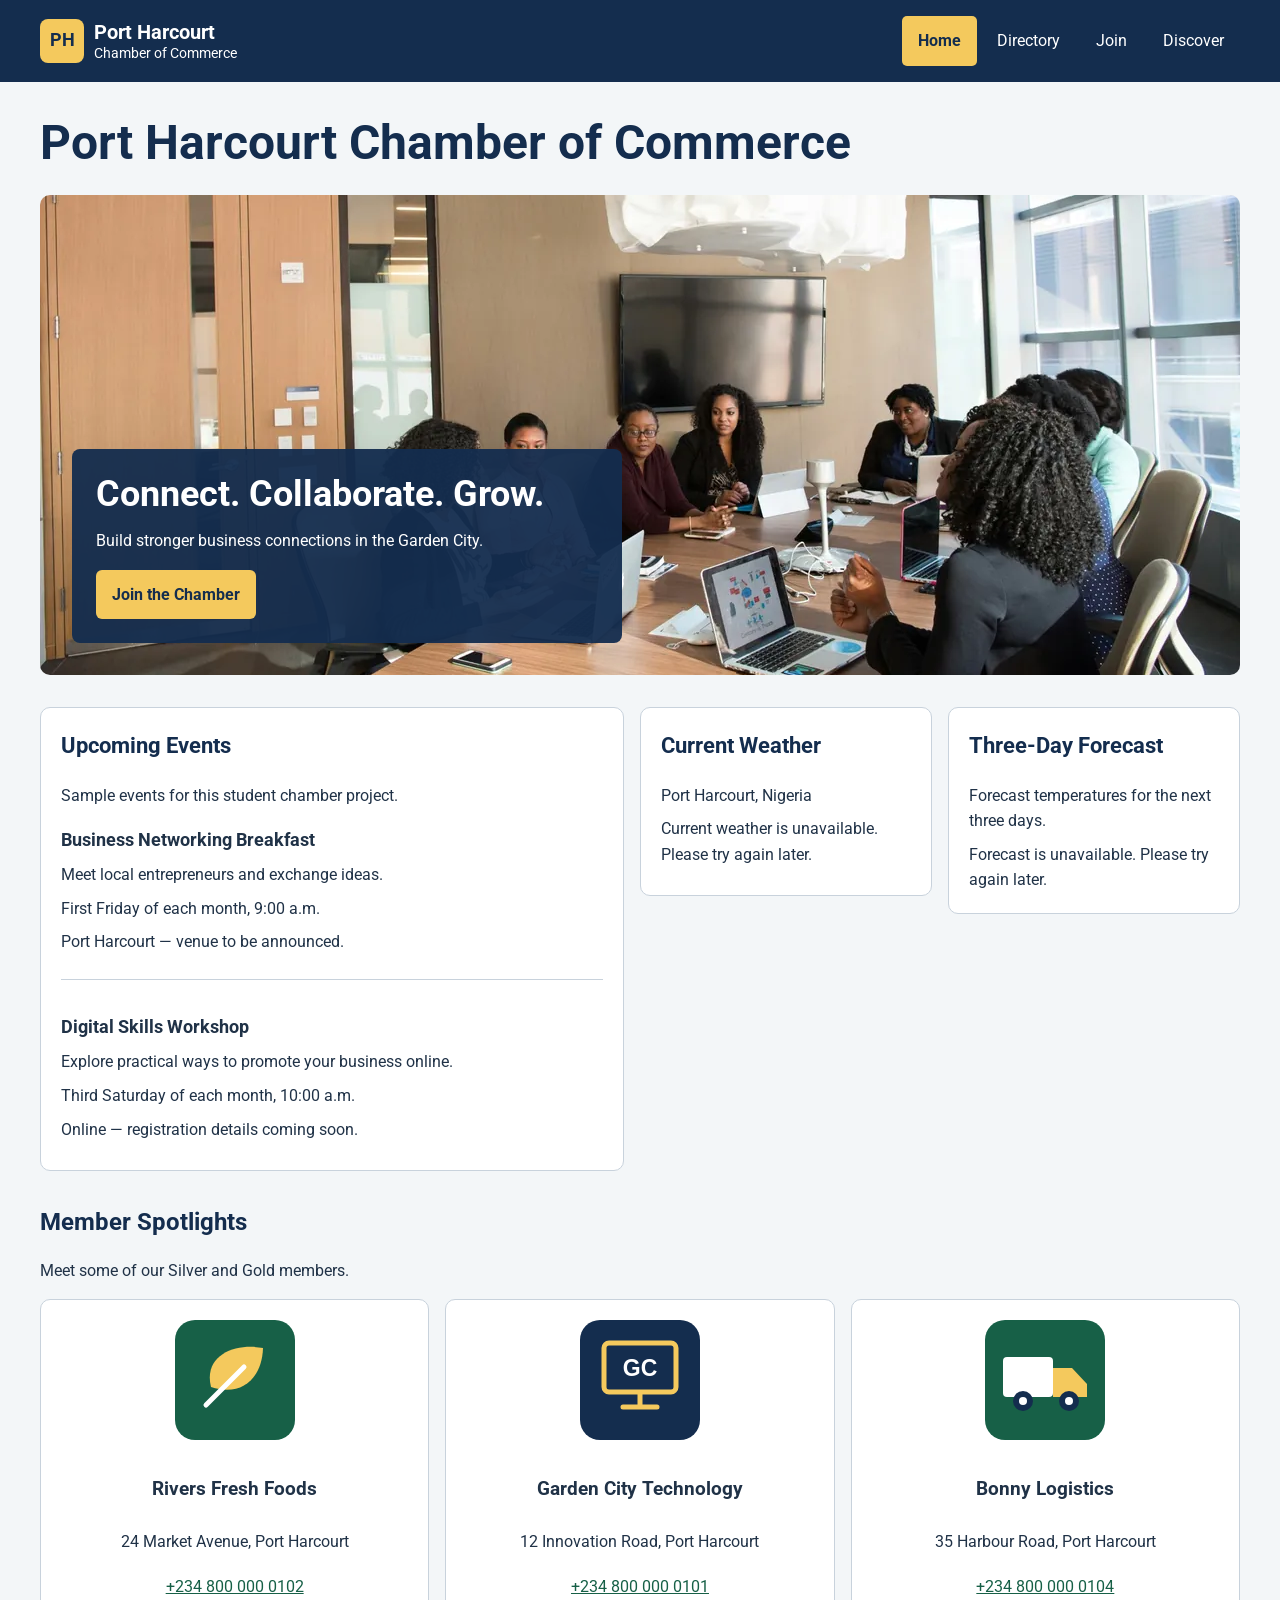
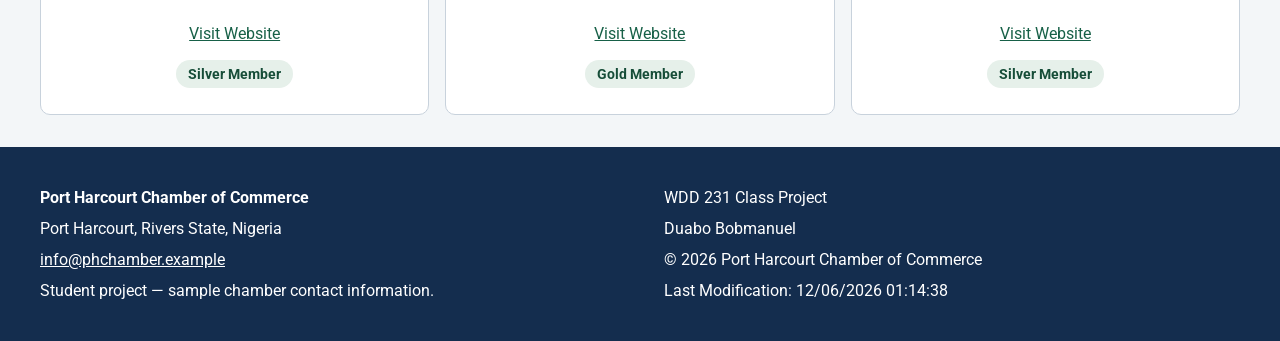
==== chamber/index.html @ 2d9dbd71 "commit week3 homepage chamber" ====
<!DOCTYPE html>
<html lang="en">

<head>
    <meta charset="UTF-8">
    <meta name="viewport" content="width=device-width, initial-scale=1.0">
    <meta name="description"
        content="Connect with Port Harcourt businesses, explore chamber events, and discover opportunities for business growth in Rivers State, Nigeria.">
    <meta name="author" content="Duabo Bobmanuel">

    <meta property="og:title" content="Port Harcourt Chamber of Commerce">
    <meta property="og:description"
        content="Build connections and grow your business. Discover chamber members, events, and opportunities in Port Harcourt.">
    <meta property="og:image" content="https://bobmanuel-duabo.github.io/wdd231/chamber/images/social-preview.jpg">
    <meta property="og:url" content="https://bobmanuel-duabo.github.io/wdd231/chamber/index.html">
    <meta property="og:type" content="website">

    <title>Port Harcourt Chamber of Commerce</title>

    <link rel="icon" href="favicon.ico">

    <link rel="preconnect" href="https://fonts.googleapis.com">
    <link rel="preconnect" href="https://fonts.gstatic.com" crossorigin>
    <link href="https://fonts.googleapis.com/css2?family=Roboto:wght@400;700&display=swap" rel="stylesheet">

    <link rel="stylesheet" href="styles/normalize.css">
    <link rel="stylesheet" href="styles/small.css">
    <link rel="stylesheet" href="styles/larger.css">

    <script src="scripts/home.js" defer></script>
</head>

<body>
    <header>
        <div class="header-content">
            <a class="brand" href="index.html">
                <span class="brand-mark" aria-hidden="true">PH</span>
                <span>
                    Port Harcourt
                    <span class="brand-subtitle">Chamber of Commerce</span>
                </span>
            </a>

            <button id="menu-button" type="button" aria-label="Open navigation menu" aria-expanded="false"
                aria-controls="primary-nav">
                ☰
            </button>

            <nav id="primary-nav" aria-label="Main navigation">
                <a href="index.html" aria-current="page">Home</a>
                <a href="directory.html">Directory</a>
                <a href="join.html">Join</a>
                <a href="discover.html">Discover</a>
            </nav>
        </div>
    </header>

    <main>
        <h1>Port Harcourt Chamber of Commerce</h1>

        <section class="hero" aria-label="Business community">
            <img src="images/port-harcourt-hero.webp" alt="Port Harcourt business district" width="1200" height="600"
                fetchpriority="high">

            <div class="hero-content">
                <h2>Connect. Collaborate. Grow.</h2>
                <p>
                    Build stronger business connections
                    in the Garden City.
                </p>
                <a class="cta-button" href="join.html">
                    Join the Chamber
                </a>
            </div>
        </section>

        <div class="home-info">
            <section class="home-panel">
                <h2>Upcoming Events</h2>
                <p>Sample events for this student chamber project.</p>

                <article>
                    <h3>Business Networking Breakfast</h3>
                    <p>Meet local entrepreneurs and exchange ideas.</p>
                    <p>First Friday of each month, 9:00 a.m.</p>
                    <p>Port Harcourt — venue to be announced.</p>
                </article>

                <article>
                    <h3>Digital Skills Workshop</h3>
                    <p>
                        Explore practical ways to promote
                        your business online.
                    </p>
                    <p>Third Saturday of each month, 10:00 a.m.</p>
                    <p>Online — registration details coming soon.</p>
                </article>
            </section>

            <section class="home-panel">
                <h2>Current Weather</h2>
                <p>Port Harcourt, Nigeria</p>
                <div id="current-weather"></div>
                <p id="weather-status" role="status">
                    Loading weather information...
                </p>
            </section>

            <section class="home-panel">
                <h2>Three-Day Forecast</h2>
                <p>Forecast temperatures for the next three days.</p>
                <div id="forecast"></div>
            </section>
        </div>

        <section class="spotlights-section">
            <h2>Member Spotlights</h2>
            <p>Meet some of our Silver and Gold members.</p>
            <p id="spotlight-status" role="status">
                Loading member spotlights...
            </p>
            <div id="spotlights" class="spotlight-grid"></div>
        </section>
    </main>

    <footer>
        <div class="footer-content">
            <div>
                <p>
                    <strong>
                        Port Harcourt Chamber of Commerce
                    </strong>
                </p>
                <p>Port Harcourt, Rivers State, Nigeria</p>
                <p>
                    <a href="mailto:info@phchamber.example">
                        info@phchamber.example
                    </a>
                </p>
                <p>
                    Student project — sample chamber
                    contact information.
                </p>
            </div>

            <div>
                <p>WDD 231 Class Project</p>
                <p>Duabo Bobmanuel</p>
                <p>
                    &copy; <span id="currentyear"></span>
                    Port Harcourt Chamber of Commerce
                </p>
                <p id="lastModified"></p>
            </div>
        </div>
    </footer>
</body>

</html>
---- chamber/styles/small.css ----
:root {
    --navy: #142d4e;
    --green: #176047;
    --gold: #f4c95d;
    --background: #f3f6f8;
    --white: #ffffff;
    --text: #203247;
    --border: #c8d2dc;
}

body {
    font-family: "Roboto", Arial, sans-serif;
    line-height: 1.6;
    background: var(--background);
    color: var(--text);
}

a {
    color: var(--green);
}

a:hover {
    text-decoration-thickness: 2px;
}

button,
a {
    -webkit-tap-highlight-color: transparent;
}

:focus-visible {
    outline: 3px solid #b45309;
    outline-offset: 4px;
}

header,
footer {
    background: var(--navy);
    color: var(--white);
}

.header-content,
.footer-content,
main {
    width: min(100% - 2rem, 1200px);
    margin-inline: auto;
}

.header-content {
    display: flex;
    flex-wrap: wrap;
    align-items: center;
    justify-content: space-between;
    gap: 1rem;
    padding-block: 1rem;
}

.brand {
    display: flex;
    align-items: center;
    gap: 0.65rem;
    min-width: 0;
    color: var(--white);
    font-size: 1rem;
    font-weight: 700;
    line-height: 1.3;
    text-decoration: none;
}

.brand-mark {
    display: grid;
    place-items: center;
    flex-shrink: 0;
    width: 44px;
    height: 44px;
    border-radius: 8px;
    background: var(--gold);
    color: var(--navy);
    font-size: 1.1rem;
}

.brand-subtitle {
    display: block;
    font-size: 0.75rem;
    font-weight: 400;
}

#menu-button {
    min-width: 44px;
    min-height: 44px;
    border: 1px solid var(--white);
    border-radius: 6px;
    background: transparent;
    color: var(--white);
    font-size: 1.5rem;
}

#primary-nav {
    display: none;
    width: 100%;
}

#primary-nav.open {
    display: flex;
    flex-direction: column;
    gap: 0.25rem;
}

#primary-nav a {
    padding: 0.75rem 1rem;
    border-radius: 5px;
    color: var(--white);
    text-decoration: none;
}

#primary-nav a:hover {
    background: #29496e;
}

#primary-nav a[aria-current="page"] {
    background: var(--gold);
    color: var(--navy);
    font-weight: 700;
}

main {
    padding-block: 2rem;
}

.page-intro {
    max-width: 700px;
}

.eyebrow {
    margin-bottom: 0.25rem;
    color: var(--green);
    font-size: 0.85rem;
    font-weight: 700;
    letter-spacing: 0.05em;
    text-transform: uppercase;
}

h1 {
    margin: 0 0 0.75rem;
    color: var(--navy);
    font-size: clamp(2rem, 5vw, 3rem);
    line-height: 1.2;
}

.view-controls {
    display: flex;
    flex-wrap: wrap;
    gap: 0.75rem;
    margin-block: 1.5rem;
}

.view-controls button {
    min-height: 44px;
    padding: 0.65rem 1rem;
    border: 2px solid var(--green);
    border-radius: 6px;
    background: var(--white);
    color: var(--green);
    font-weight: 700;
}

.view-controls button[aria-pressed="true"] {
    background: var(--green);
    color: var(--white);
}

#status {
    text-align: center;
}

#status:empty {
    display: none;
}

#members {
    display: grid;
    gap: 1rem;
}

#members.grid {
    grid-template-columns:
        repeat(auto-fit, minmax(min(100%, 280px), 1fr));
}

.member-card {
    min-width: 0;
    padding: 1.25rem;
    border: 1px solid var(--border);
    border-radius: 10px;
    background: var(--white);
    overflow-wrap: anywhere;
}

.grid .member-card {
    display: flex;
    flex-direction: column;
    align-items: center;
    text-align: center;
    box-shadow: 0 3px 10px rgb(20 45 78 / 8%);
}

.member-card img {
    width: 120px;
    height: 120px;
    margin-bottom: 1rem;
    object-fit: contain;
}

.member-card h2 {
    margin: 0 0 0.5rem;
    color: var(--navy);
    font-size: 1.25rem;
    line-height: 1.3;
}

.member-card p {
    margin: 0.35rem 0;
}

.member-card a {
    display: inline-block;
    padding-block: 0.5rem;
}

.membership {
    display: inline-block;
    align-self: center;
    margin-top: 0.75rem;
    padding: 0.2rem 0.75rem;
    border-radius: 20px;
    background: #e6f0ea;
    color: #164d38;
    font-size: 0.85rem;
    font-weight: 700;
}

/* List view always uses one column and hides images. */
#members.list {
    grid-template-columns: 1fr;
}

.list .member-card {
    border-radius: 4px;
}

.list .member-card:nth-child(even) {
    background: #e8eef4;
}

.list .member-card img {
    display: none;
}

.footer-content {
    display: grid;
    gap: 1.5rem;
    padding-block: 2rem;
    overflow-wrap: anywhere;
}

footer p {
    margin: 0.35rem 0;
}

footer a {
    color: var(--white);
}

footer :focus-visible,
header :focus-visible {
    outline-color: var(--gold);
}

/* Chamber homepage */

.hero {
    position: relative;
    margin-block: 1.5rem 2rem;
    overflow: hidden;
    border-radius: 10px;
    background: var(--navy);
}

.hero>img {
    width: 100%;
    height: 420px;
    object-fit: cover;
}

.hero-content {
    position: absolute;
    inset: auto 0 0;
    padding: 1.25rem;
    background: rgb(20 45 78 / 95%);
    color: var(--white);
}

.hero-content h2 {
    margin: 0;
    font-size: clamp(1.5rem, 4vw, 2.25rem);
    line-height: 1.2;
}

.hero-content p {
    margin-block: 0.75rem 1rem;
}

.cta-button {
    display: inline-block;
    min-height: 44px;
    padding: 0.75rem 1rem;
    border-radius: 6px;
    background: var(--gold);
    color: var(--navy);
    font-weight: 700;
    text-decoration: none;
}

.cta-button:hover {
    text-decoration: underline;
}

.cta-button:focus-visible {
    outline-color: var(--white);
}

.home-info {
    display: grid;
    gap: 1rem;
}

.home-panel {
    min-width: 0;
    padding: 1.25rem;
    border: 1px solid var(--border);
    border-radius: 10px;
    background: var(--white);
    overflow-wrap: anywhere;
}

.home-panel h2 {
    margin-top: 0;
    color: var(--navy);
    font-size: 1.4rem;
}

.home-panel article+article {
    margin-top: 1.5rem;
    padding-top: 1rem;
    border-top: 1px solid var(--border);
}

.home-panel h3 {
    margin-bottom: 0.5rem;
    font-size: 1.1rem;
}

.home-panel p {
    margin-block: 0.5rem;
}

#weather-status:empty,
#spotlight-status:empty {
    display: none;
}

.weather-temperature {
    margin-block: 0.5rem;
    color: var(--navy);
    font-size: 2.5rem;
    font-weight: 700;
}

.weather-description {
    text-transform: capitalize;
}

.forecast-day {
    padding-block: 0.75rem;
    border-bottom: 1px solid var(--border);
}

.forecast-day:last-child {
    border-bottom: 0;
}

.spotlights-section {
    margin-top: 2rem;
}

.spotlights-section>h2 {
    margin-bottom: 0.5rem;
    color: var(--navy);
}

.spotlight-grid {
    display: grid;
    grid-template-columns:
        repeat(auto-fit, minmax(min(100%, 280px), 1fr));
    gap: 1rem;
    margin-top: 1rem;
}

.spotlight-grid .member-card {
    display: flex;
    flex-direction: column;
    align-items: center;
    text-align: center;
}
---- chamber/styles/larger.css ----
@media screen and (min-width: 48rem) {
    .brand {
        font-size: 1.25rem;
    }

    .brand-subtitle {
        font-size: 0.85rem;
    }

    #menu-button {
        display: none;
    }

    #primary-nav,
    #primary-nav.open {
        display: flex;
        flex-direction: row;
        gap: 0.25rem;
        width: auto;
    }

    .footer-content {
        grid-template-columns: 1fr 1fr;
        gap: 3rem;
    }

    .list .member-card {
        display: grid;
        grid-template-columns: 1.3fr 1.5fr 1fr;
        align-items: center;
        gap: 0.75rem 1.5rem;
    }

    .list .member-card h2 {
        margin: 0;
    }

    .list .member-card .membership {
        justify-self: start;
    }
}

/* Homepage layout on wider screens */

@media screen and (min-width: 48rem) {
    .hero>img {
        height: 480px;
    }

    .hero-content {
        inset: auto auto 2rem 2rem;
        width: min(550px, calc(100% - 4rem));
        padding: 1.5rem;
        border-radius: 8px;
    }

    .home-info {
        grid-template-columns: 2fr 1fr 1fr;
        align-items: start;
    }
}
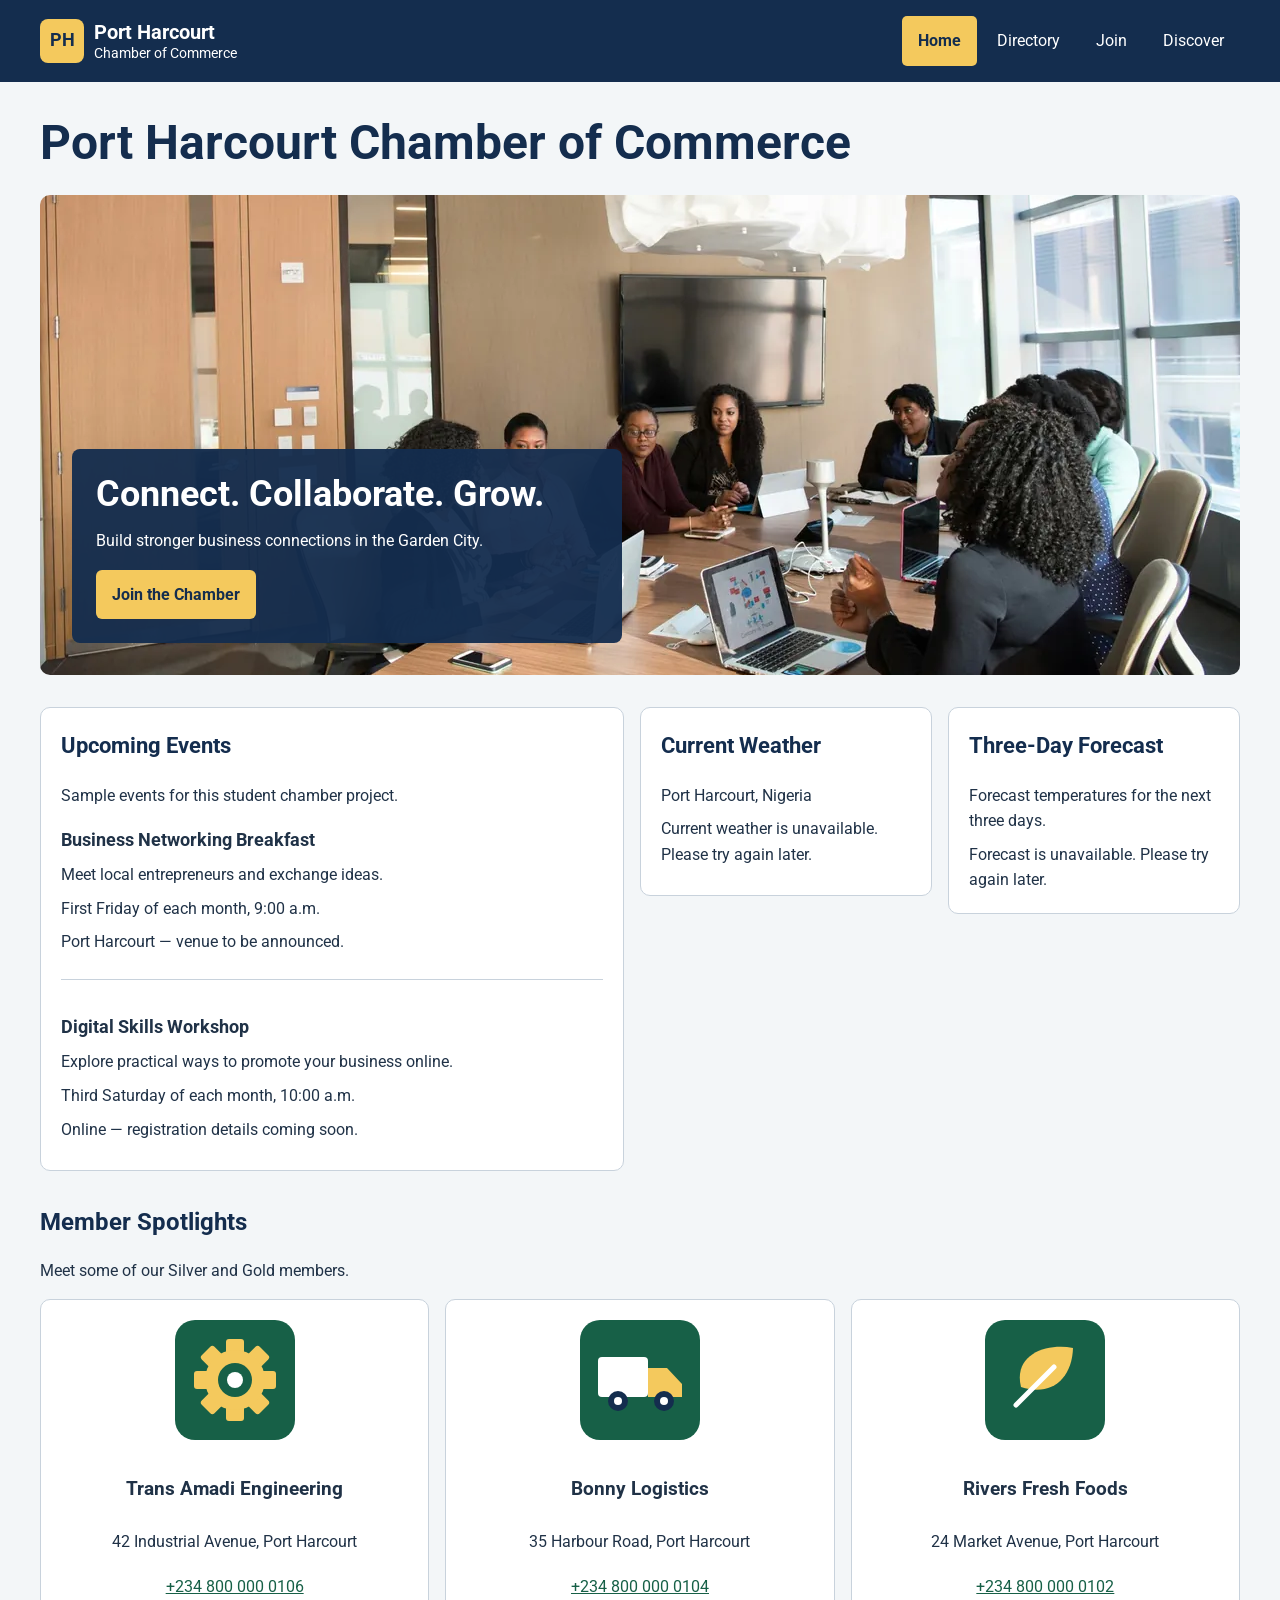
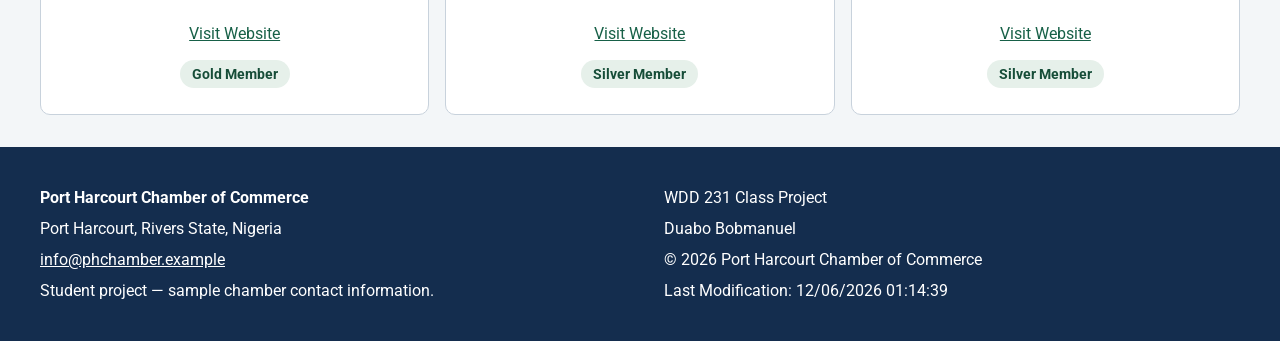
==== commit d0152e56: "commit" ====
--- a/chamber/index.html
+++ b/chamber/index.html
@@ -59,8 +59,8 @@
         <h1>Port Harcourt Chamber of Commerce</h1>
 
         <section class="hero" aria-label="Business community">
-            <img src="images/port-harcourt-hero.webp" alt="Port Harcourt business district" width="1200" height="600"
-                fetchpriority="high">
+            <img src="images/port-harcourt-hero.webp" alt="Professionals collaborating around a conference table"
+                width="1200" height="600" fetchpriority="high">
 
             <div class="hero-content">
                 <h2>Connect. Collaborate. Grow.</h2>
